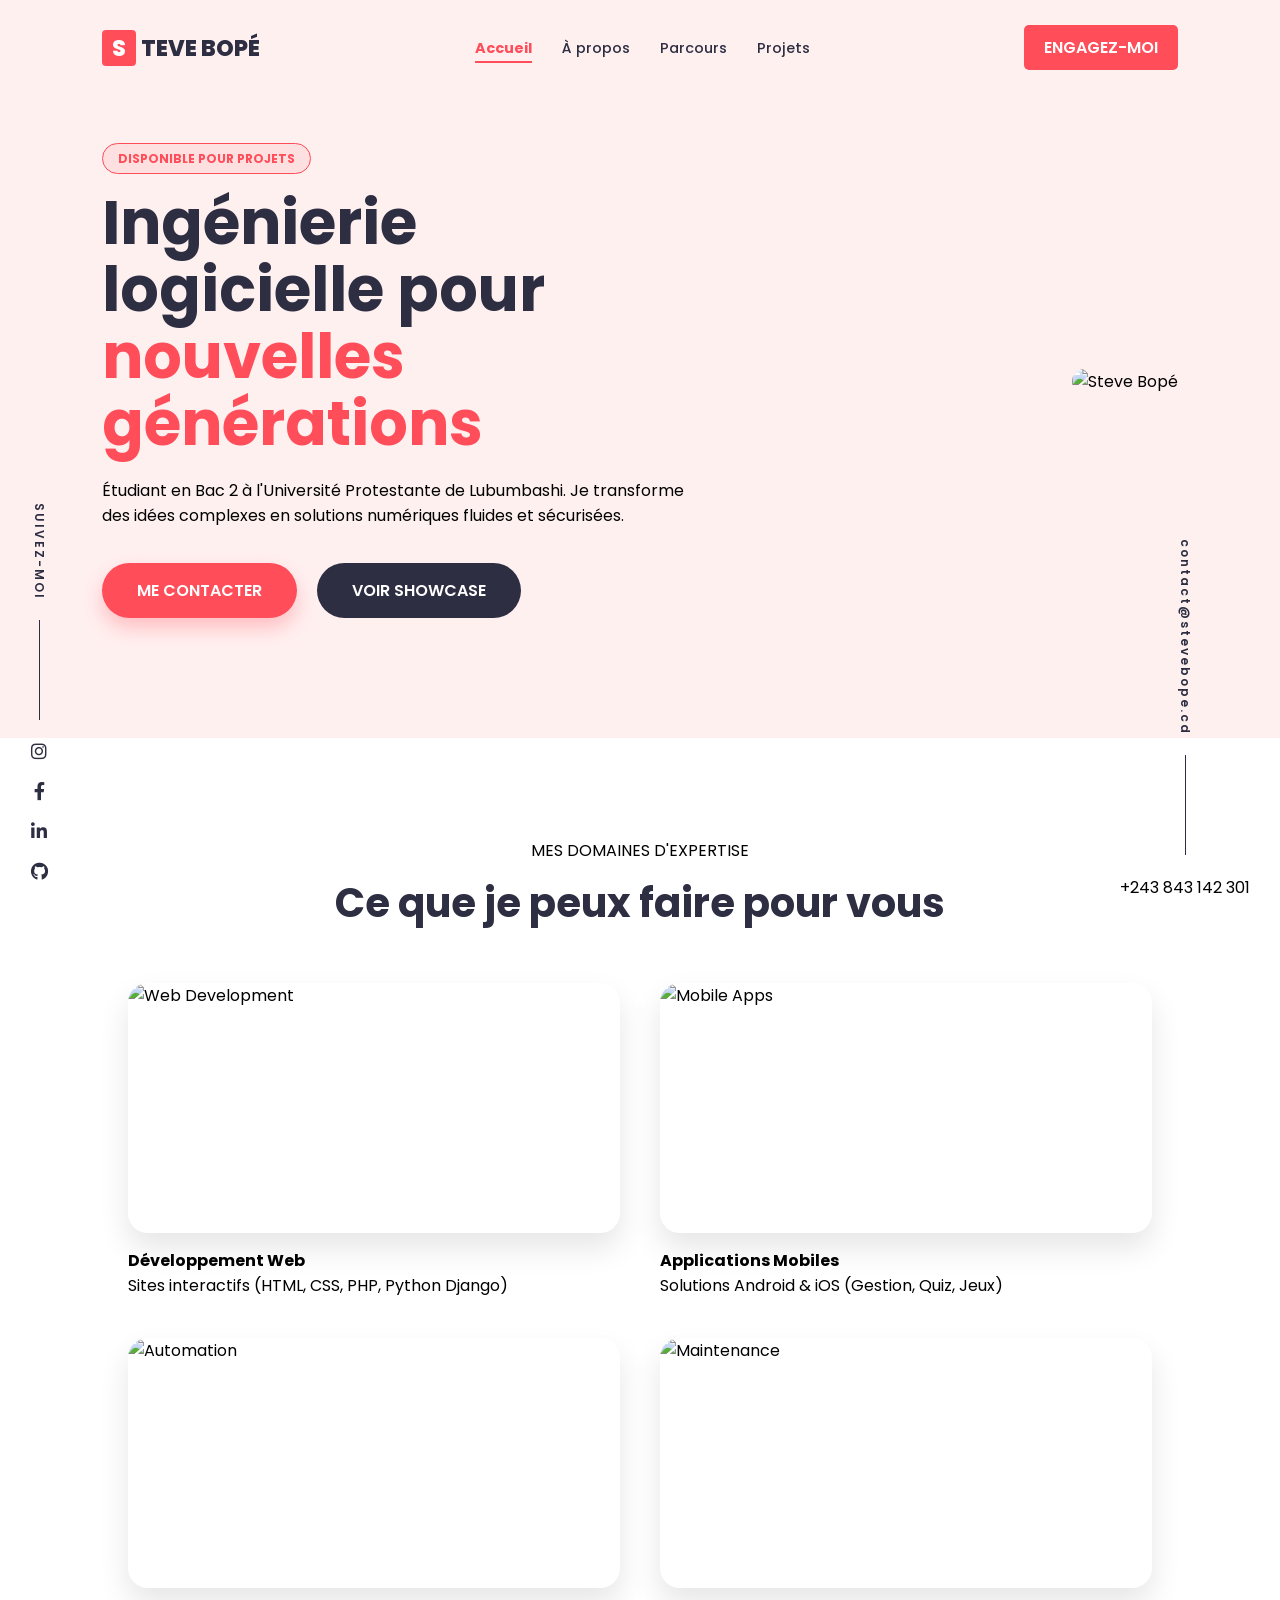
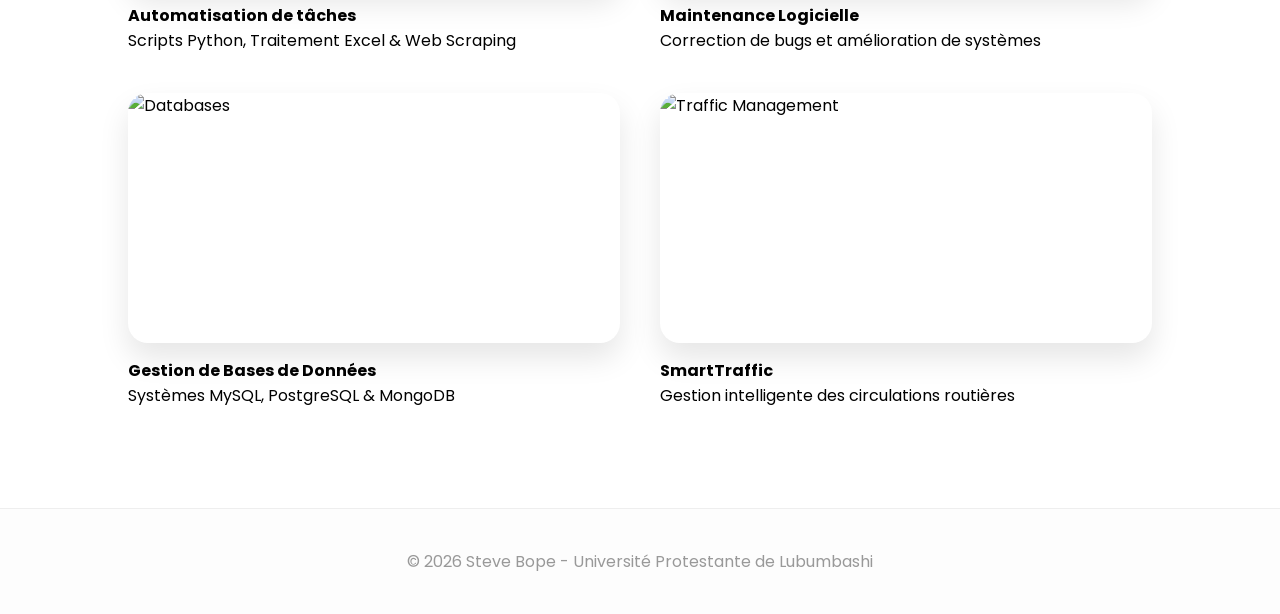
==== index.html @ 54a1f0e2 "Mise en ligne du portfolio initial. Ajout des pages HTML, du CSS et des images." ====
<!DOCTYPE html>
<html lang="fr">
<head>
    <meta charset="UTF-8">
    <meta name="viewport" content="width=device-width, initial-scale=1.0">
    <title>Steve Bope | Web Développeur & Génie Logiciel</title>
    <link href="https://fonts.googleapis.com/css2?family=Poppins:wght@300;400;600;700&display=swap" rel="stylesheet">
    <link rel="stylesheet" href="https://cdnjs.cloudflare.com/ajax/libs/font-awesome/6.0.0/css/all.min.css">
    <link rel="stylesheet" href="style.css">
</head>
<body>

    <div class="social-sidebar">
        <p class="follow-us">SUIVEZ-MOI</p>
        <div class="line"></div>
        <a href="https://instagram.com/stevebope" target="_blank"><i class="fab fa-instagram"></i></a>
        <a href="https://facebook.com/stevebope" target="_blank"><i class="fab fa-facebook-f"></i></a>
        <a href="https://linkedin.com/in/steve-bope" target="_blank"><i class="fab fa-linkedin-in"></i></a>
        <a href="https://github.com/stevebope" target="_blank"><i class="fab fa-github"></i></a>
    </div>

    <div class="contact-sidebar">
        <a href="mailto:contact@stevebope.cd">contact@stevebope.cd</a>
        <div class="line"></div>
        <p>+243 843 142 301</p>
    </div>

    <header>
        <div class="logo"><span>S</span>TEVE BOPÉ</div>
        <nav>
            <ul>
                <li><a href="index.html" class="active-link">Accueil</a></li>
                <li><a href="a-propos.html">À propos</a></li>
                <li><a href="parcours.html">Parcours</a></li>
                <li><a href="projets.html">Projets</a></li>
            </ul>
        </nav>
        <a href="contact.html" class="btn-hire-top">ENGAGEZ-MOI</a>
    </header>

    <section class="hero" id="home">
        <div class="hero-content">
            <div class="hero-text">
                <span class="badge">DISPONIBLE POUR PROJETS</span>
                <h1>Ingénierie logicielle pour <span>nouvelles générations</span></h1>
                <p>Étudiant en Bac 2 à l'Université Protestante de Lubumbashi. Je transforme des idées complexes en solutions numériques fluides et sécurisées.</p>
                <div class="hero-btns">
                    <a href="contact.html" class="btn-main">ME CONTACTER</a>
                    <a href="projets.html" class="btn-outline">VOIR SHOWCASE</a>
                </div>
            </div>
            <div class="hero-image">
                <div class="shape-bg"></div>
                <img src="images/manasse.jpeg" alt="Steve Bopé">
            </div>
        </div>
    </section>

    <section id="projects" class="showcase">
        <div class="section-title">
            <span class="badge-light">MES DOMAINES D'EXPERTISE</span>
            <h2>Ce que je peux faire <span>pour vous</span></h2>
        </div>
        
        <div class="projects-grid">
            <div class="project-card">
                <div class="project-img">
                    <img src="https://images.unsplash.com/photo-1498050108023-c5249f4df085?q=80&w=400" alt="Web Development">
                    <div class="overlay"><span>En savoir plus</span></div>
                </div>
                <h4>Développement Web</h4>
                <p>Sites interactifs (HTML, CSS, PHP, Python Django)</p>
            </div>

            <div class="project-card">
                <div class="project-img">
                    <img src="https://images.unsplash.com/photo-1512941937669-90a1b58e7e9c?q=80&w=400" alt="Mobile Apps">
                    <div class="overlay"><span>En savoir plus</span></div>
                </div>
                <h4>Applications Mobiles</h4>
                <p>Solutions Android & iOS (Gestion, Quiz, Jeux)</p>
            </div>

            <div class="project-card">
                <div class="project-img">
                    <img src="https://images.unsplash.com/photo-1518433278988-c96aa4207901?q=80&w=400" alt="Automation">
                    <div class="overlay"><span>En savoir plus</span></div>
                </div>
                <h4>Automatisation de tâches</h4>
                <p>Scripts Python, Traitement Excel & Web Scraping</p>
            </div>

            <div class="project-card">
                <div class="project-img">
                    <img src="https://images.unsplash.com/photo-1581092921461-eab62e97a780?q=80&w=400" alt="Maintenance">
                    <div class="overlay"><span>En savoir plus</span></div>
                </div>
                <h4>Maintenance Logicielle</h4>
                <p>Correction de bugs et amélioration de systèmes</p>
            </div>

            <div class="project-card">
                <div class="project-img">
                    <img src="https://images.unsplash.com/photo-1544383835-bda2bc66a55d?q=80&w=400" alt="Databases">
                    <div class="overlay"><span>En savoir plus</span></div>
                </div>
                <h4>Gestion de Bases de Données</h4>
                <p>Systèmes MySQL, PostgreSQL & MongoDB</p>
            </div>

            <div class="project-card">
                <div class="project-img">
                    <img src="https://images.unsplash.com/photo-1545127398-14699f92334b?q=80&w=400" alt="Traffic Management">
                    <div class="overlay"><span>PROJET PHARE</span></div>
                </div>
                <h4>SmartTraffic</h4>
                <p>Gestion intelligente des circulations routières</p>
            </div>
        </div>
    </section>

    <footer>
        <p>© 2026 Steve Bope - Université Protestante de Lubumbashi</p>
    </footer>

</body>
</html>
---- style.css ----
:root {
    --primary: #ff4d5a; /* Corail dynamique */
    --secondary: #2d2e42; /* Bleu foncé pro */
    --bg-light: #fff0f0; /* Fond rosé doux */
    --white: #ffffff;
    --gray: #666;
}

* {
    margin: 0;
    padding: 0;
    box-sizing: border-box;
    font-family: 'Poppins', sans-serif;
}

body {
    background: var(--white);
    overflow-x: hidden;
}

/* Sidebars */
.social-sidebar, .contact-sidebar {
    position: fixed;
    bottom: 0;
    display: flex;
    flex-direction: column;
    align-items: center;
    z-index: 100;
}

.social-sidebar { left: 30px; }
.contact-sidebar { right: 30px; }

.follow-us, .contact-sidebar a {
    writing-mode: vertical-rl;
    text-orientation: mixed;
    text-decoration: none;
    color: var(--secondary);
    font-size: 12px;
    font-weight: 600;
    letter-spacing: 2px;
    margin-bottom: 20px;
}

.line {
    width: 1px;
    height: 100px;
    background: var(--secondary);
    margin-bottom: 20px;
}

.social-sidebar i {
    margin-bottom: 20px;
    font-size: 18px;
    color: var(--secondary);
    transition: 0.3s;
}

.social-sidebar i:hover { color: var(--primary); }

/* Header & Nav Improvements */
header {
    display: flex;
    justify-content: space-between;
    align-items: center;
    padding: 25px 8%;
    background: var(--bg-light);
    position: sticky;
    top: 0;
    z-index: 1000;
}

.logo {
    font-weight: 800;
    font-size: 1.4rem;
    color: var(--secondary);
}

.logo span {
    background: var(--primary);
    color: white;
    padding: 2px 10px;
    border-radius: 4px;
    margin-right: 5px;
}

nav ul { display: flex; list-style: none; align-items: center;}
nav ul li { margin: 0 15px; }

nav a { 
    text-decoration: none; 
    color: var(--secondary); 
    font-weight: 500; 
    font-size: 0.9rem;
    position: relative;
    padding-bottom: 5px;
    transition: 0.3s;
}

/* Effet de soulignement au survol */
nav a::after {
    content: '';
    position: absolute;
    width: 0;
    height: 2px;
    bottom: 0;
    left: 0;
    background: var(--primary);
    transition: 0.3s;
}

nav a:hover::after { width: 100%; }
nav a:hover { color: var(--primary); }

/* Style pour la page active */
.active-link {
    color: var(--primary) !important;
    font-weight: 700 !important;
}

.active-link::after { width: 100% !important; }

.btn-hire-top {
    background: var(--primary);
    color: white !important;
    padding: 10px 20px;
    border-radius: 5px;
    text-decoration: none;
    font-weight: 600;
    transition: 0.3s;
}

.btn-hire-top:hover {
    background: var(--secondary);
    transform: translateY(-2px);
}

/* Hero */
.hero {
    background: var(--bg-light);
    padding: 50px 8% 120px;
}

.hero-content {
    display: flex;
    justify-content: space-between;
    align-items: center;
}

.hero-text { max-width: 600px; }

.badge {
    background: rgba(255, 77, 90, 0.1);
    color: var(--primary);
    padding: 6px 15px;
    border-radius: 20px;
    font-size: 0.75rem;
    font-weight: 700;
    border: 1px solid var(--primary);
}

.hero-text h1 {
    font-size: 3.8rem;
    line-height: 1.1;
    color: var(--secondary);
    margin: 20px 0;
}

.hero-text h1 span { color: var(--primary); }

.hero-btns { display: flex; gap: 20px; margin-top: 35px; }

.btn-main, .btn-outline {
    padding: 15px 35px;
    border-radius: 50px;
    text-decoration: none;
    font-weight: 600;
    transition: 0.3s;
}

.btn-main {
    background: var(--primary);
    color: white;
    box-shadow: 0 10px 20px rgba(255, 77, 90, 0.3);
}

.btn-outline {
    background: var(--secondary);
    color: white;
}

.btn-main:hover, .btn-outline:hover {
    transform: translateY(-3px);
    opacity: 0.9;
}

.hero-image { position: relative; }
.hero-image img {
    width: 400px;
    position: relative;
    z-index: 5;
    border-radius: 20px;
}

/* Showcase */
.showcase { padding: 100px 10%; text-align: center; }

.section-title h2 { font-size: 2.5rem; margin: 10px 0 50px; color: var(--secondary); }

.filter-menu { margin-bottom: 50px; }
.filter-menu span {
    margin: 0 15px;
    font-weight: 600;
    color: #999;
    cursor: pointer;
    transition: 0.3s;
}

.filter-menu span.active { color: var(--primary); border-bottom: 2px solid var(--primary); }

.projects-grid {
    display: grid;
    grid-template-columns: repeat(auto-fit, minmax(320px, 1fr));
    gap: 40px;
}

.project-card { text-align: left; }

.project-img {
    height: 250px;
    border-radius: 20px;
    overflow: hidden;
    margin-bottom: 15px;
    position: relative;
    box-shadow: 0 15px 30px rgba(0,0,0,0.1);
}

.project-img img { width: 100%; height: 100%; object-fit: cover; transition: 0.5s; }

.overlay {
    position: absolute; top: 0; left: 0; width: 100%; height: 100%;
    background: rgba(45, 46, 66, 0.8);
    display: flex; justify-content: center; align-items: center;
    opacity: 0; transition: 0.3s;
}

.overlay span { color: white; border: 1px solid white; padding: 10px 20px; border-radius: 30px; }

.project-card:hover .overlay { opacity: 1; }
.project-card:hover img { transform: scale(1.1); }

footer { padding: 40px; text-align: center; background: #fdfdfd; color: #999; border-top: 1px solid #eee; }

/* Responsive */
@media (max-width: 900px) {
    .hero-content { flex-direction: column; text-align: center; }
    .hero-text h1 { font-size: 2.5rem; }
    .hero-btns { justify-content: center; }
    .social-sidebar, .contact-sidebar { display: none; }
}
/* --- Styles Page À Propos --- */

.about-section {
    padding: 100px 8%;
    background: var(--white);
}

.about-container {
    display: grid;
    grid-template-columns: 1fr 1.2fr;
    gap: 80px;
    align-items: center;
}

.about-image .image-wrapper {
    position: relative;
    max-width: 450px;
}

.about-image img {
    width: 100%;
    border-radius: 30px;
    box-shadow: 30px 30px 0px var(--bg-light);
}

.experience-badge {
    position: absolute;
    bottom: -20px;
    right: -20px;
    background: var(--primary);
    color: white;
    padding: 20px;
    border-radius: 20px;
    display: flex;
    align-items: center;
    gap: 15px;
    box-shadow: 0 10px 30px rgba(255, 77, 90, 0.4);
}

.experience-badge .number {
    font-size: 2.5rem;
    font-weight: 800;
}

.experience-badge .text {
    font-size: 0.7rem;
    font-weight: 600;
    line-height: 1.2;
}

.about-text h2 {
    font-size: 3rem;
    margin: 20px 0;
    line-height: 1.2;
    color: var(--secondary);
}

.about-text h2 span { color: var(--primary); }

.main-p {
    font-size: 1.1rem;
    font-weight: 600;
    color: var(--secondary);
    margin-bottom: 20px;
}

.values-grid {
    display: grid;
    grid-template-columns: 1fr 1fr;
    gap: 30px;
    margin: 40px 0;
}

.value-item {
    display: flex;
    gap: 15px;
}

.value-item i {
    color: var(--primary);
    font-size: 1.5rem;
    margin-top: 5px;
}

.value-item h4 {
    color: var(--secondary);
    margin-bottom: 5px;
}

.value-item p {
    font-size: 0.85rem;
    color: var(--gray);
}

/* Responsive À Propos */
@media (max-width: 992px) {
    .about-container { grid-template-columns: 1fr; gap: 50px; }
    .about-image { display: flex; justify-content: center; }
    .about-text { text-align: center; }
    .values-grid { text-align: left; }
}
/* --- Styles Page Parcours (Timeline) --- */

.parcours-section {
    padding: 80px 10%;
    background: var(--white);
}

.timeline {
    position: relative;
    max-width: 800px;
    margin: 50px auto;
    padding-left: 30px;
    border-left: 2px solid var(--bg-light);
}

.timeline-item {
    position: relative;
    margin-bottom: 50px;
}

.timeline-dot {
    position: absolute;
    left: -41px;
    top: 5px;
    width: 20px;
    height: 20px;
    background: var(--primary);
    border-radius: 50%;
    border: 4px solid var(--white);
    box-shadow: 0 0 0 4px var(--bg-light);
}

.timeline-date {
    font-weight: 700;
    color: var(--primary);
    font-size: 0.9rem;
    margin-bottom: 10px;
}

.timeline-content {
    background: var(--bg-light);
    padding: 25px;
    border-radius: 15px;
    transition: 0.3s;
}

.timeline-content:hover {
    transform: translateX(10px);
    background: #fff;
    box-shadow: 0 10px 30px rgba(0,0,0,0.05);
}

.timeline-content h3 {
    color: var(--secondary);
    margin-bottom: 5px;
}

.institution {
    font-weight: 600;
    font-size: 0.85rem;
    color: var(--gray);
    margin-bottom: 15px;
    text-transform: uppercase;
    letter-spacing: 1px;
}

.skills-highlight {
    text-align: center;
    margin-top: 80px;
}

.skills-tags {
    display: flex;
    justify-content: center;
    flex-wrap: wrap;
    gap: 15px;
    margin-top: 20px;
}

.skills-tags span {
    background: var(--secondary);
    color: white;
    padding: 8px 20px;
    border-radius: 30px;
    font-size: 0.85rem;
    font-weight: 500;
}
/* --- Styles Page Projets --- */

.projets-page {
    padding: 80px 8%;
    background: var(--bg-light);
}

.section-title-centered {
    text-align: center;
    max-width: 700px;
    margin: 0 auto 60px;
}

.section-title-centered h2 {
    font-size: 2.8rem;
    margin: 15px 0;
    color: var(--secondary);
}

.projects-grid-full {
    display: grid;
    grid-template-columns: repeat(auto-fit, minmax(350px, 1fr));
    gap: 30px;
}

.project-item {
    background: var(--white);
    padding: 40px;
    border-radius: 20px;
    display: flex;
    flex-direction: column;
    gap: 20px;
    transition: 0.4s;
    border: 1px solid rgba(0,0,0,0.05);
}

.project-item:hover {
    transform: translateY(-10px);
    box-shadow: 0 20px 40px rgba(0,0,0,0.08);
}

.project-icon {
    width: 60px;
    height: 60px;
    background: var(--bg-light);
    color: var(--primary);
    display: flex;
    align-items: center;
    justify-content: center;
    font-size: 1.8rem;
    border-radius: 15px;
}

.project-info h3 {
    color: var(--secondary);
    margin-bottom: 5px;
}

.project-info .tag {
    display: inline-block;
    color: var(--primary);
    font-size: 0.8rem;
    font-weight: 700;
    text-transform: uppercase;
    letter-spacing: 1px;
    margin-bottom: 15px;
}

.project-info p {
    color: var(--gray);
    font-size: 0.95rem;
    line-height: 1.6;
}

/* Style spécial pour le projet de défense */
.project-item.special {
    background: var(--secondary);
}

.project-item.special h3, 
.project-item.special p {
    color: white;
}

.project-item.special .project-icon {
    background: var(--primary);
    color: white;
}
/* --- Styles Page Contact --- */

.contact-page {
    padding: 100px 10%;
    background: var(--bg-light);
    min-height: 80vh;
}

.contact-container {
    display: grid;
    grid-template-columns: 1fr 1.2fr;
    gap: 100px;
    align-items: center;
}

.contact-info-side h2 {
    font-size: 3rem;
    margin: 20px 0;
    color: var(--secondary);
}

.contact-info-side h2 span {
    color: var(--primary);
}

.contact-methods {
    margin-top: 40px;
}

.method-item {
    display: flex;
    align-items: center;
    gap: 20px;
    margin-bottom: 25px;
}

.method-item i {
    width: 50px;
    height: 50px;
    background: var(--white);
    color: var(--primary);
    display: flex;
    align-items: center;
    justify-content: center;
    border-radius: 12px;
    box-shadow: 0 5px 15px rgba(0,0,0,0.05);
}

.contact-form-side {
    background: var(--white);
    padding: 50px;
    border-radius: 30px;
    box-shadow: 0 20px 60px rgba(0,0,0,0.05);
}

.form-group {
    margin-bottom: 20px;
}

.form-group input, 
.form-group select, 
.form-group textarea {
    width: 100%;
    padding: 15px 20px;
    border: 1px solid #eee;
    border-radius: 10px;
    font-family: 'Poppins', sans-serif;
    font-size: 0.9rem;
    background: #fdfdfd;
    outline: none;
    transition: 0.3s;
}

.form-group input:focus, 
.form-group select:focus, 
.form-group textarea:focus {
    border-color: var(--primary);
    background: white;
}

.hire-form .btn-main {
    width: 100%;
    border: none;
    cursor: pointer;
}

/* Responsive Contact */
@media (max-width: 992px) {
    .contact-container { grid-template-columns: 1fr; gap: 50px; }
    .contact-info-side { text-align: center; }
    .method-item { justify-content: center; text-align: left; }
}
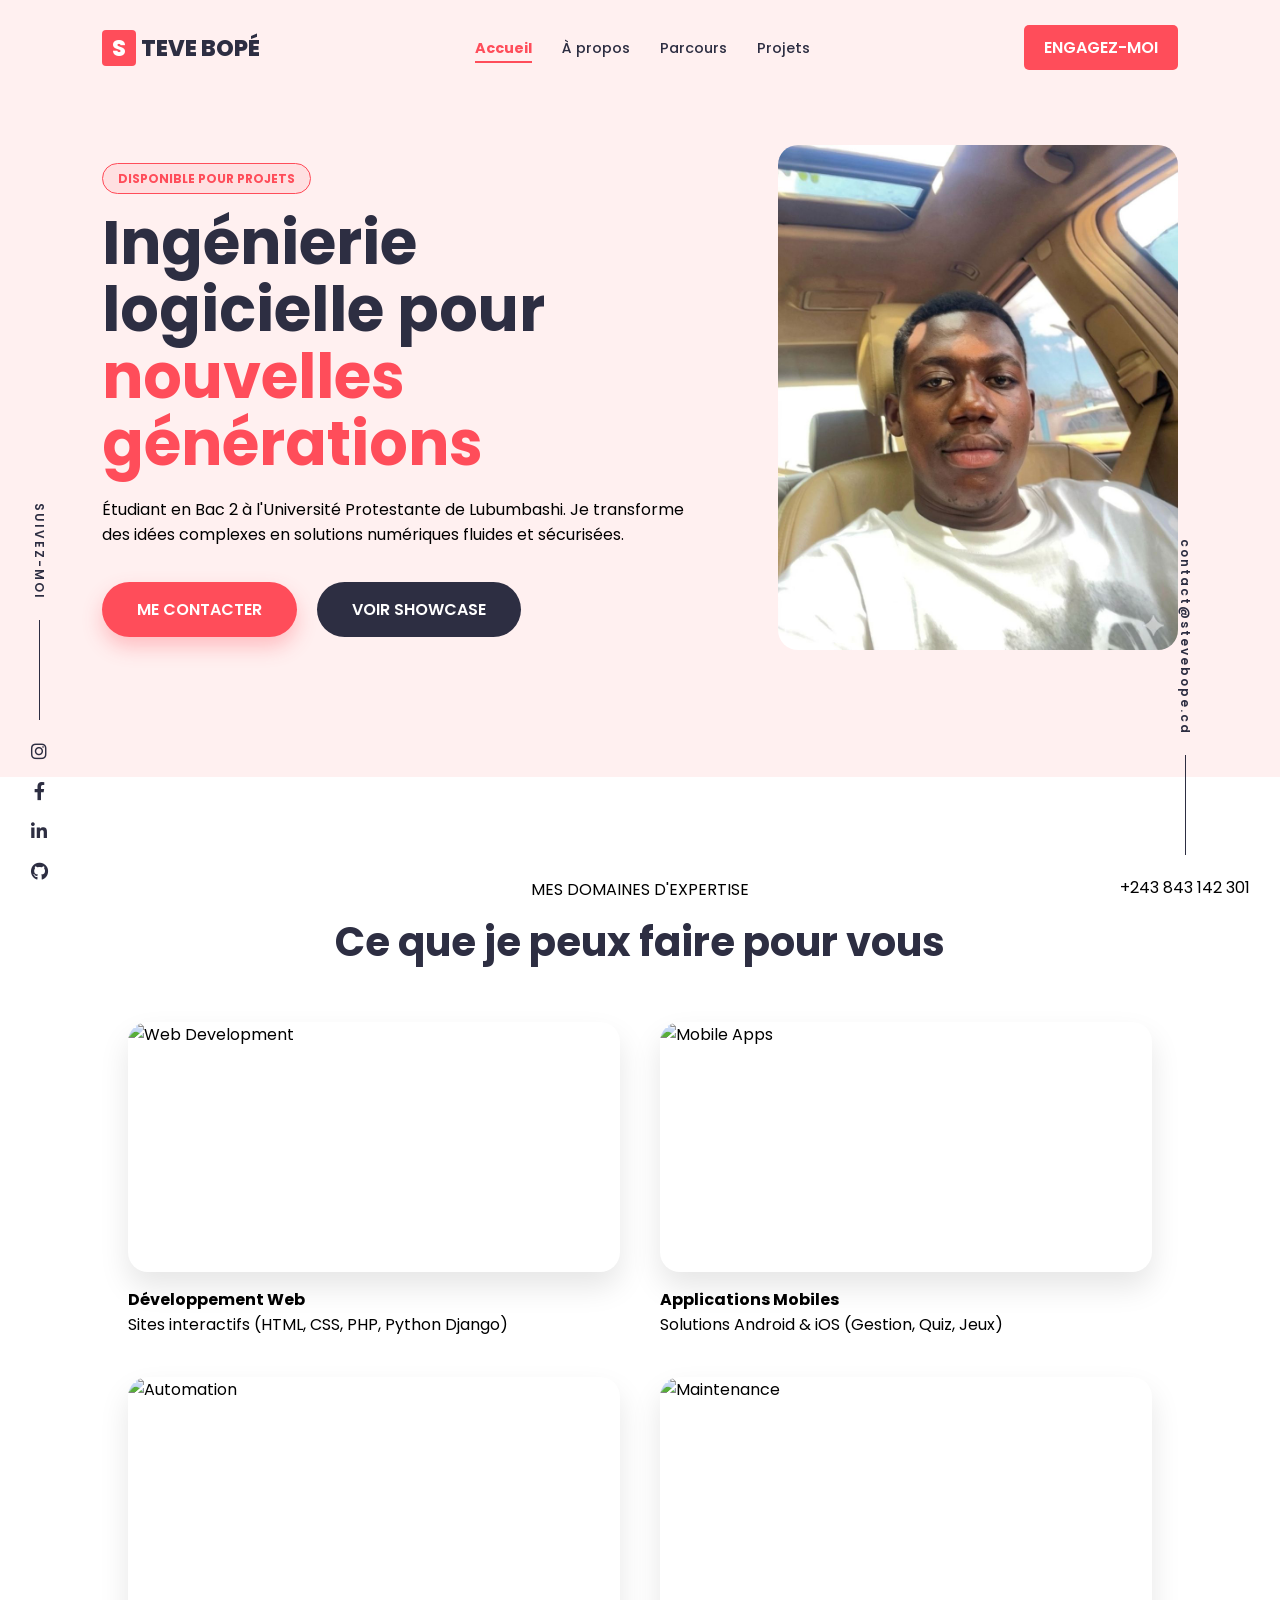
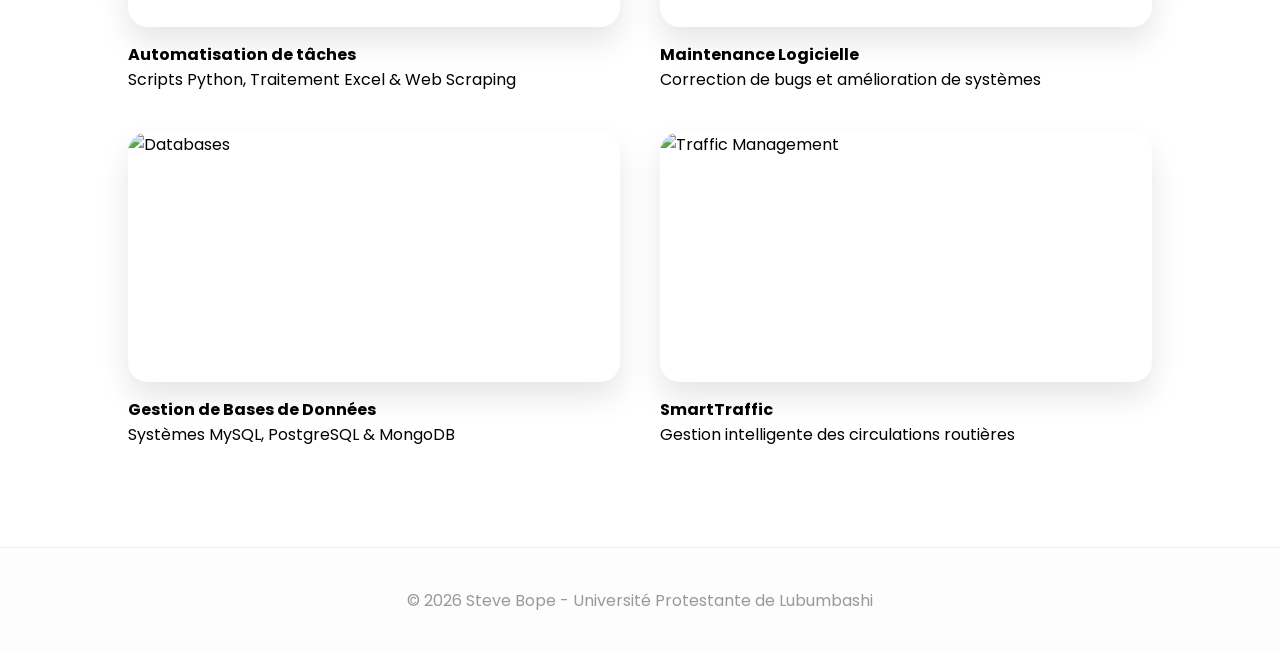
==== commit 6dec7ee0: "Update index.html" ====
--- a/index.html
+++ b/index.html
@@ -51,7 +51,7 @@
             </div>
             <div class="hero-image">
                 <div class="shape-bg"></div>
-                <img src="images/manasse.jpeg" alt="Steve Bopé">
+                <img src="manasse.jpeg" alt="Steve Bopé">
             </div>
         </div>
     </section>
@@ -124,4 +124,5 @@
     </footer>
 
 </body>
-</html>+
+</html>
